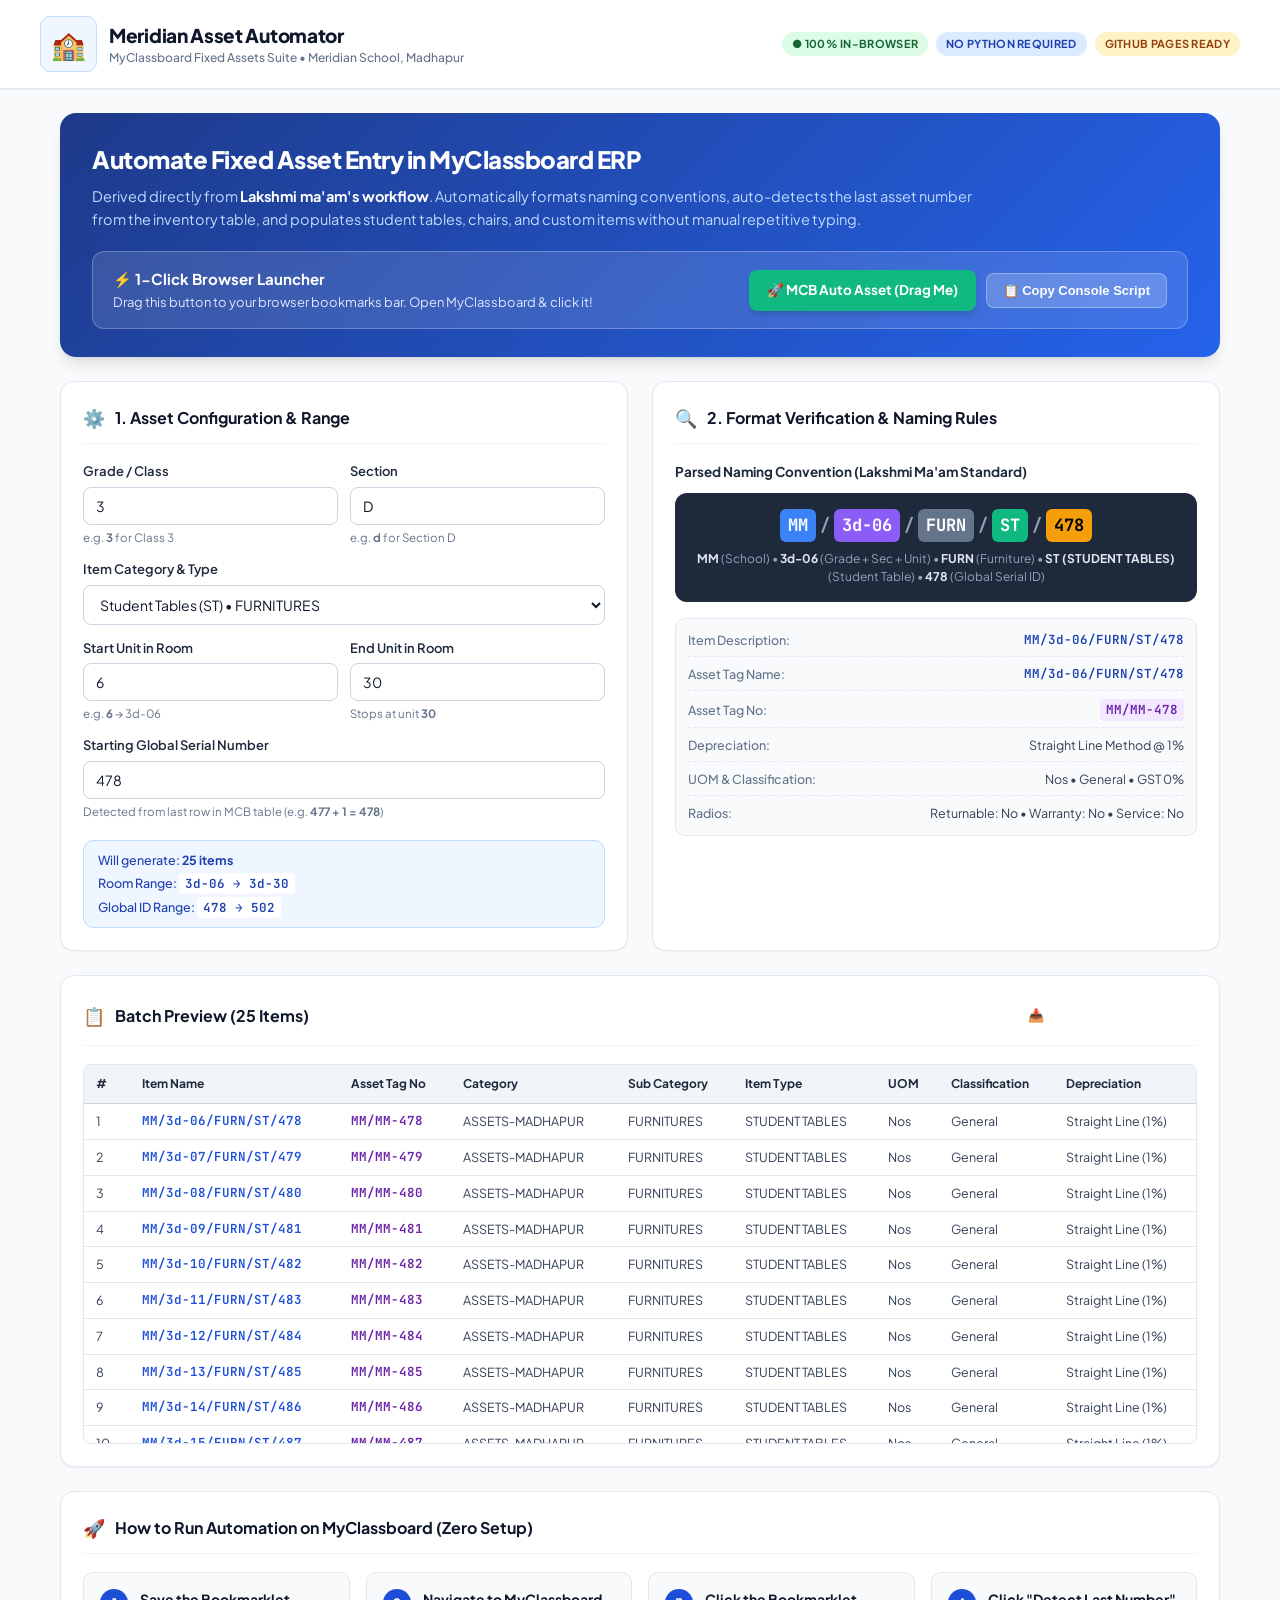
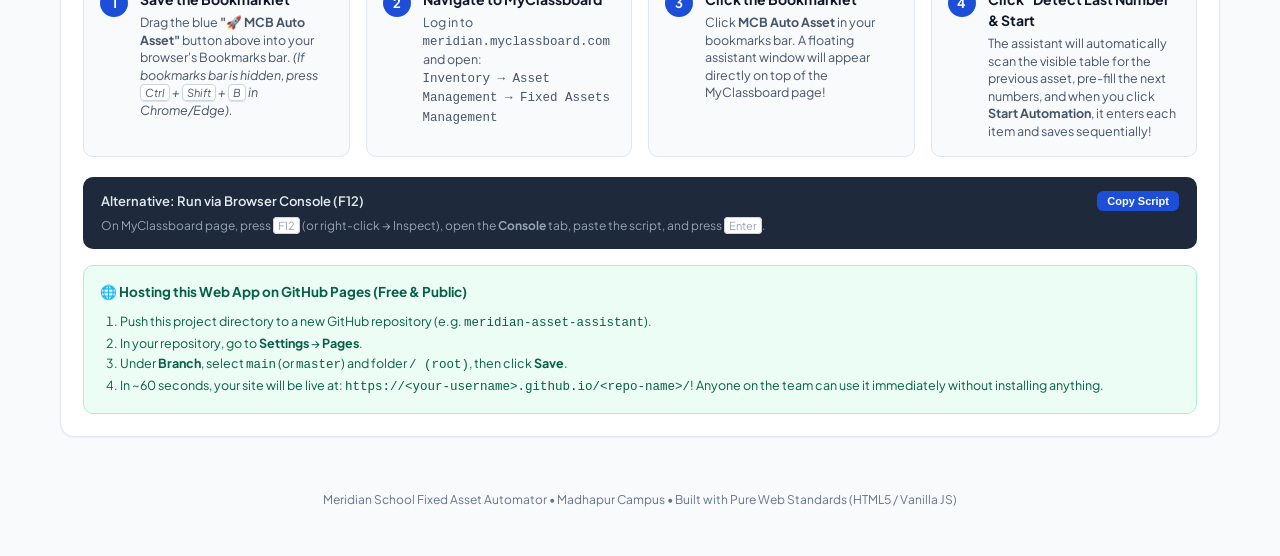
==== index.html @ ba8b3660 "Initial commit: Meridian School MyClassboard Fixed Asset Automation Suite" ====
<!DOCTYPE html>
<html lang="en">

<head>
  <meta charset="UTF-8">
  <meta name="viewport" content="width=device-width, initial-scale=1.0">
  <title>Meridian Fixed Asset Automation Suite</title>
  <link rel="stylesheet" href="style.css">
  <link rel="preconnect" href="https://fonts.googleapis.com">
  <link rel="preconnect" href="https://fonts.gstatic.com" crossorigin>
  <link
    href="https://fonts.googleapis.com/css2?family=Plus+Jakarta+Sans:wght@400;500;600;700;800&family=JetBrains+Mono:wght@400;600&display=swap"
    rel="stylesheet">
</head>

<body>

  <!-- Top Announcement Bar -->
  <header class="top-nav">
    <div class="nav-container">
      <div class="logo-area">
        <span class="logo-badge">🏫</span>
        <div class="logo-text">
          <h1>Meridian Asset Automator</h1>
          <p>MyClassboard Fixed Assets Suite &bull; Meridian School, Madhapur</p>
        </div>
      </div>
      <div class="nav-tags">
        <span class="badge badge-success">● 100% In-Browser</span>
        <span class="badge badge-primary">No Python Required</span>
        <span class="badge badge-accent">GitHub Pages Ready</span>
      </div>
    </div>
  </header>

  <main class="main-container">

    <!-- Hero / Workflow intro -->
    <section class="hero-card">
      <div class="hero-content">
        <h2>Automate Fixed Asset Entry in MyClassboard ERP</h2>
        <p>
          Derived directly from <strong>Lakshmi ma'am's workflow</strong>. Automatically formats naming conventions,
          auto-detects the last asset number from the inventory table, and populates student tables, chairs, and custom
          items without manual repetitive typing.
        </p>
      </div>

      <div class="quick-launcher-banner">
        <div class="launcher-info">
          <h3>⚡ 1-Click Browser Launcher</h3>
          <p>Drag this button to your browser bookmarks bar. Open MyClassboard & click it!</p>
        </div>
        <div class="launcher-action">
          <a id="bookmarklet-link" href="#" class="btn-bookmarklet" title="Drag to Bookmarks Bar">
            🚀 MCB Auto Asset (Drag Me)
          </a>
          <button id="copy-script-btn" class="btn-secondary">📋 Copy Console Script</button>
        </div>
      </div>
    </section>

    <!-- Interactive Generator & Config Grid -->
    <div class="grid-2col">

      <!-- Left Column: Generator Form -->
      <section class="card">
        <div class="card-header">
          <span class="card-icon">⚙️</span>
          <h3>1. Asset Configuration & Range</h3>
        </div>

        <form id="asset-form" class="form-body" onsubmit="event.preventDefault();">

          <div class="form-row">
            <div class="form-group col-6">
              <label for="input-grade">Grade / Class</label>
              <input type="text" id="input-grade" value="3" placeholder="e.g. 3, 4, NUR, PP1" required>
              <small class="field-hint">e.g. <strong>3</strong> for Class 3</small>
            </div>
            <div class="form-group col-6">
              <label for="input-section">Section</label>
              <input type="text" id="input-section" value="D" placeholder="e.g. D, C, B, A" required>
              <small class="field-hint">e.g. <strong>d</strong> for Section D</small>
            </div>
          </div>

          <div class="form-group">
            <label for="select-item-type">Item Category & Type</label>
            <select id="select-item-type">
              <option value="ST" data-cat="FURNITURES" data-mcb="STUDENT TABLES" selected>Student Tables (ST) &bull;
                FURNITURES</option>
              <option value="SC" data-cat="FURNITURES" data-mcb="STUDENT CHAIRS">Student Chairs (SC) &bull; FURNITURES
              </option>
              <option value="EC" data-cat="FURNITURES" data-mcb="EXECUTIVE CHAIRS">Executive Chairs (EC) &bull;
                FURNITURES</option>
              <option value="ET" data-cat="FURNITURES" data-mcb="EXECUTIVE TABLES">Executive Tables (ET) &bull;
                FURNITURES</option>
              <option value="VC" data-cat="FURNITURES" data-mcb="VISITOR CHAIRS">Visitor Chairs (VC) &bull; FURNITURES
              </option>
              <option value="BD" data-cat="FURNITURES" data-mcb="BOARDS">Green/White Boards (BD) &bull; FURNITURES
              </option>
              <option value="TT" data-cat="FURNITURES" data-mcb="TEACHER TABLES">Teacher Tables (TT) &bull; FURNITURES
              </option>
              <option value="CP" data-cat="FURNITURES" data-mcb="CUPBOARDS">Cupboard / Storage (CP) &bull; FURNITURES
              </option>
              <option value="CUSTOM" data-cat="FURNITURES" data-mcb="CUSTOM">Custom Item Type...</option>
            </select>
          </div>

          <!-- Custom Type Fields (conditional) -->
          <div id="custom-type-container" class="form-row" style="display:none;">
            <div class="form-group col-6">
              <label for="custom-type-code">Custom Code</label>
              <input type="text" id="custom-type-code" placeholder="e.g. PB (Pin Board)">
            </div>
            <div class="form-group col-6">
              <label for="custom-type-mcb">MCB Dropdown Name</label>
              <input type="text" id="custom-type-mcb" placeholder="e.g. PIN BOARDS">
            </div>
          </div>

          <div class="form-row">
            <div class="form-group col-6">
              <label for="input-start-unit">Start Unit in Room</label>
              <input type="number" id="input-start-unit" value="6" min="1" required>
              <small class="field-hint">e.g. <strong>6</strong> &rarr; 3d-06</small>
            </div>
            <div class="form-group col-6">
              <label for="input-end-unit">End Unit in Room</label>
              <input type="number" id="input-end-unit" value="30" min="1" required>
              <small class="field-hint">Stops at unit <strong>30</strong></small>
            </div>
          </div>

          <div class="form-group">
            <label for="input-start-global">Starting Global Serial Number</label>
            <input type="number" id="input-start-global" value="478" min="1" required>
            <small class="field-hint">Detected from last row in MCB table (e.g. <strong>477 + 1 = 478</strong>)</small>
          </div>

          <div class="summary-pill">
            <span>Will generate: <strong id="total-count-badge">25 items</strong></span>
            <span>Room Range: <code id="room-range-badge">3d-06 &rarr; 3d-30</code></span>
            <span>Global ID Range: <code id="global-range-badge">478 &rarr; 502</code></span>
          </div>

        </form>
      </section>

      <!-- Right Column: Live Formula Breakdown & Bookmarklet -->
      <section class="card">
        <div class="card-header">
          <span class="card-icon">🔍</span>
          <h3>2. Format Verification & Naming Rules</h3>
        </div>

        <div class="rules-card">
          <h4>Parsed Naming Convention (Lakshmi Ma'am Standard)</h4>
          <div class="formula-breakdown">
            <div class="formula-box">
              <span class="formula-part part-school">MM</span>
              <span class="formula-sep">/</span>
              <span class="formula-part part-room" id="formula-room">3d-06</span>
              <span class="formula-sep">/</span>
              <span class="formula-part part-cat">FURN</span>
              <span class="formula-sep">/</span>
              <span class="formula-part part-type" id="formula-type">ST</span>
              <span class="formula-sep">/</span>
              <span class="formula-part part-id" id="formula-id">478</span>
            </div>
            <p class="formula-caption">
              <strong>MM</strong> (School) &bull;
              <strong id="caption-room">3d-06</strong> (Grade + Sec + Unit) &bull;
              <strong>FURN</strong> (Furniture) &bull;
              <strong id="caption-type">ST</strong> (Student Table) &bull;
              <strong id="caption-id">478</strong> (Global Serial ID)
            </p>
          </div>

          <div class="meta-preview-grid">
            <div class="meta-item">
              <span class="meta-label">Item Description:</span>
              <code id="meta-desc">MM/3d-06/FURN/ST/478</code>
            </div>
            <div class="meta-item">
              <span class="meta-label">Asset Tag Name:</span>
              <code id="meta-tag-name">MM/3d-06/FURN/ST/478</code>
            </div>
            <div class="meta-item">
              <span class="meta-label">Asset Tag No:</span>
              <code id="meta-tag-no" class="tag-highlight">MM/MM-478</code>
            </div>
            <div class="meta-item">
              <span class="meta-label">Depreciation:</span>
              <span>Straight Line Method @ 1%</span>
            </div>
            <div class="meta-item">
              <span class="meta-label">UOM & Classification:</span>
              <span>Nos &bull; General &bull; GST 0%</span>
            </div>
            <div class="meta-item">
              <span class="meta-label">Radios:</span>
              <span>Returnable: No &bull; Warranty: No &bull; Service: No</span>
            </div>
          </div>
        </div>


      </section>

    </div>

    <!-- Live Preview Table & Export -->
    <section class="card table-card">
      <div class="card-header space-between">
        <div class="header-left">
          <span class="card-icon">📋</span>
          <h3>Batch Preview (<span id="table-row-count">25</span> Items)</h3>
        </div>
        <div class="header-actions">
          <button id="export-csv-btn" class="btn-secondary">📥 Export to CSV / Excel</button>
        </div>
      </div>

      <div class="table-responsive">
        <table id="preview-table">
          <thead>
            <tr>
              <th>#</th>
              <th>Item Name</th>
              <th>Asset Tag No</th>
              <th>Category</th>
              <th>Sub Category</th>
              <th>Item Type</th>
              <th>UOM</th>
              <th>Classification</th>
              <th>Depreciation</th>
            </tr>
          </thead>
          <tbody id="preview-table-body">
            <!-- Dynamically populated -->
          </tbody>
        </table>
      </div>
    </section>

    <!-- Step-by-Step Instructions & Options -->
    <section class="card instructions-card">
      <div class="card-header">
        <span class="card-icon">🚀</span>
        <h3>How to Run Automation on MyClassboard (Zero Setup)</h3>
      </div>

      <div class="instruction-steps">

        <div class="step-box">
          <div class="step-num">1</div>
          <div class="step-details">
            <h4>Save the Bookmarklet</h4>
            <p>
              Drag the blue <strong>"🚀 MCB Auto Asset"</strong> button above into your browser's Bookmarks bar.
              <em>(If bookmarks bar is hidden, press <kbd>Ctrl</kbd> + <kbd>Shift</kbd> + <kbd>B</kbd> in
                Chrome/Edge).</em>
            </p>
          </div>
        </div>

        <div class="step-box">
          <div class="step-num">2</div>
          <div class="step-details">
            <h4>Navigate to MyClassboard</h4>
            <p>
              Log in to <code>meridian.myclassboard.com</code> and open:
              <br>
              <code>Inventory &rarr; Asset Management &rarr; Fixed Assets Management</code>
            </p>
          </div>
        </div>

        <div class="step-box">
          <div class="step-num">3</div>
          <div class="step-details">
            <h4>Click the Bookmarklet</h4>
            <p>
              Click <strong>MCB Auto Asset</strong> in your bookmarks bar. A floating assistant window will appear
              directly on top of the MyClassboard page!
            </p>
          </div>
        </div>

        <div class="step-box">
          <div class="step-num">4</div>
          <div class="step-details">
            <h4>Click "Detect Last Number" & Start</h4>
            <p>
              The assistant will automatically scan the visible table for the previous asset, pre-fill the next numbers,
              and when you click <strong>Start Automation</strong>, it enters each item and saves sequentially!
            </p>
          </div>
        </div>

      </div>

      <!-- Alternative DevTools Console Method -->
      <div class="console-box">
        <div class="console-header">
          <span>Alternative: Run via Browser Console (F12)</span>
          <button id="copy-script-btn-2" class="btn-xs">Copy Script</button>
        </div>
        <p class="console-desc">
          On MyClassboard page, press <kbd>F12</kbd> (or right-click &rarr; Inspect), open the <strong>Console</strong>
          tab, paste the script, and press <kbd>Enter</kbd>.
        </p>
      </div>

      <!-- GitHub Pages Hosting Instructions -->
      <div class="github-guide">
        <h4>🌐 Hosting this Web App on GitHub Pages (Free & Public)</h4>
        <ol>
          <li>Push this project directory to a new GitHub repository (e.g. <code>meridian-asset-assistant</code>).</li>
          <li>In your repository, go to <strong>Settings</strong> &rarr; <strong>Pages</strong>.</li>
          <li>Under <strong>Branch</strong>, select <code>main</code> (or <code>master</code>) and folder
            <code>/ (root)</code>, then click <strong>Save</strong>.</li>
          <li>In ~60 seconds, your site will be live at:
            <code>https://&lt;your-username&gt;.github.io/&lt;repo-name&gt;/</code>! Anyone on the team can use it
            immediately without installing anything.</li>
        </ol>
      </div>

    </section>

  </main>

  <footer class="footer">
    <p>Meridian School Fixed Asset Automator &bull; Madhapur Campus &bull; Built with Pure Web Standards (HTML5 /
      Vanilla JS)</p>
  </footer>

  <script src="app.js"></script>
</body>

</html>
---- style.css ----
:root {
  --primary: #1d4ed8;
  --primary-hover: #1e40af;
  --primary-light: #eff6ff;
  --primary-border: #bfdbfe;
  --accent: #059669;
  --accent-light: #ecfdf5;
  --accent-border: #a7f3d0;
  --dark: #0f172a;
  --gray-900: #1e293b;
  --gray-700: #334155;
  --gray-600: #475569;
  --gray-500: #64748b;
  --gray-300: #cbd5e1;
  --gray-200: #e2e8f0;
  --gray-100: #f1f5f9;
  --gray-50: #f8fafc;
  --white: #ffffff;
  --tag-bg: #f3e8ff;
  --tag-color: #6b21a8;
  --shadow-sm: 0 1px 2px 0 rgb(0 0 0 / 0.05);
  --shadow-md: 0 4px 6px -1px rgb(0 0 0 / 0.1), 0 2px 4px -2px rgb(0 0 0 / 0.1);
  --shadow-lg: 0 10px 15px -3px rgb(0 0 0 / 0.1), 0 4px 6px -4px rgb(0 0 0 / 0.1);
}

* {
  margin: 0;
  padding: 0;
  box-sizing: border-box;
}

body {
  font-family: 'Plus Jakarta Sans', -apple-system, BlinkMacSystemFont, sans-serif;
  background-color: #f8fafc;
  color: var(--gray-700);
  line-height: 1.5;
  padding-bottom: 50px;
}

/* Header */
.top-nav {
  background: var(--white);
  border-bottom: 1px solid var(--gray-200);
  padding: 16px 24px;
  position: sticky;
  top: 0;
  z-index: 50;
  box-shadow: var(--shadow-sm);
}

.nav-container {
  max-width: 1200px;
  margin: 0 auto;
  display: flex;
  justify-content: space-between;
  align-items: center;
  flex-wrap: wrap;
  gap: 12px;
}

.logo-area {
  display: flex;
  align-items: center;
  gap: 12px;
}

.logo-badge {
  font-size: 28px;
  background: var(--primary-light);
  padding: 6px 10px;
  border-radius: 10px;
  border: 1px solid var(--primary-border);
}

.logo-text h1 {
  font-size: 19px;
  font-weight: 800;
  color: var(--dark);
  letter-spacing: -0.3px;
}

.logo-text p {
  font-size: 12px;
  color: var(--gray-500);
  font-weight: 500;
}

.nav-tags {
  display: flex;
  gap: 8px;
  flex-wrap: wrap;
}

.badge {
  font-size: 11px;
  font-weight: 700;
  padding: 4px 10px;
  border-radius: 20px;
  letter-spacing: 0.3px;
  text-transform: uppercase;
}

.badge-success { background: #dcfce7; color: #166534; }
.badge-primary { background: #dbeafe; color: #1e40af; }
.badge-accent { background: #fef3c7; color: #92400e; }

/* Main Container */
.main-container {
  max-width: 1200px;
  margin: 24px auto;
  padding: 0 20px;
}

/* Hero Section */
.hero-card {
  background: linear-gradient(135deg, #1e3a8a 0%, #2563eb 100%);
  color: var(--white);
  border-radius: 16px;
  padding: 28px 32px;
  margin-bottom: 24px;
  box-shadow: var(--shadow-lg);
  display: flex;
  flex-direction: column;
  gap: 20px;
}

.hero-content h2 {
  font-size: 24px;
  font-weight: 800;
  letter-spacing: -0.5px;
  margin-bottom: 8px;
}

.hero-content p {
  color: #bfdbfe;
  font-size: 14.5px;
  max-width: 900px;
  line-height: 1.6;
}

.hero-content strong {
  color: #ffffff;
}

.quick-launcher-banner {
  background: rgba(255, 255, 255, 0.12);
  backdrop-filter: blur(8px);
  border: 1px solid rgba(255, 255, 255, 0.25);
  border-radius: 12px;
  padding: 16px 20px;
  display: flex;
  justify-content: space-between;
  align-items: center;
  flex-wrap: wrap;
  gap: 16px;
}

.launcher-info h3 {
  font-size: 15px;
  font-weight: 700;
  margin-bottom: 2px;
}

.launcher-info p {
  font-size: 13px;
  color: #e0e7ff;
}

.launcher-action {
  display: flex;
  gap: 10px;
  align-items: center;
  flex-wrap: wrap;
}

.btn-bookmarklet {
  background: #10b981;
  color: #ffffff;
  font-weight: 700;
  text-decoration: none;
  padding: 10px 18px;
  border-radius: 8px;
  font-size: 13.5px;
  box-shadow: 0 4px 6px -1px rgba(0, 0, 0, 0.15);
  transition: all 0.2s;
  cursor: grab;
  display: inline-flex;
  align-items: center;
  gap: 6px;
}

.btn-bookmarklet:hover {
  background: #059669;
  transform: translateY(-1px);
}

.btn-secondary {
  background: rgba(255, 255, 255, 0.2);
  color: #ffffff;
  border: 1px solid rgba(255, 255, 255, 0.3);
  font-weight: 600;
  padding: 9px 16px;
  border-radius: 8px;
  font-size: 13px;
  cursor: pointer;
  transition: background 0.2s;
}

.btn-secondary:hover {
  background: rgba(255, 255, 255, 0.3);
}

/* Cards & Grid */
.grid-2col {
  display: grid;
  grid-template-columns: 1fr 1fr;
  gap: 24px;
  margin-bottom: 24px;
}

@media (max-width: 880px) {
  .grid-2col {
    grid-template-columns: 1fr;
  }
}

.card {
  background: var(--white);
  border: 1px solid var(--gray-200);
  border-radius: 14px;
  box-shadow: var(--shadow-sm);
  padding: 22px;
}

.card-header {
  display: flex;
  align-items: center;
  gap: 10px;
  margin-bottom: 18px;
  border-bottom: 1px solid var(--gray-100);
  padding-bottom: 12px;
}

.card-header.space-between {
  justify-content: space-between;
}

.header-left {
  display: flex;
  align-items: center;
  gap: 10px;
}

.card-icon {
  font-size: 18px;
}

.card-header h3 {
  font-size: 16px;
  font-weight: 700;
  color: var(--dark);
}

/* Form controls */
.form-body {
  display: flex;
  flex-direction: column;
  gap: 14px;
}

.form-row {
  display: flex;
  gap: 12px;
}

.col-6 { flex: 1; }

.form-group label {
  display: block;
  font-weight: 600;
  font-size: 13px;
  color: var(--gray-900);
  margin-bottom: 5px;
}

.form-group input,
.form-group select {
  width: 100%;
  padding: 9px 12px;
  border: 1px solid var(--gray-300);
  border-radius: 8px;
  font-size: 14px;
  font-family: inherit;
  color: var(--dark);
  background-color: var(--white);
  transition: border-color 0.2s, box-shadow 0.2s;
}

.form-group input:focus,
.form-group select:focus {
  border-color: var(--primary);
  outline: none;
  box-shadow: 0 0 0 3px rgba(37, 99, 235, 0.15);
}

.field-hint {
  display: block;
  font-size: 11.5px;
  color: var(--gray-500);
  margin-top: 4px;
}

.summary-pill {
  background: var(--primary-light);
  border: 1px solid var(--primary-border);
  color: var(--primary-hover);
  border-radius: 10px;
  padding: 10px 14px;
  display: flex;
  flex-direction: column;
  gap: 4px;
  font-size: 12.5px;
  font-weight: 500;
  margin-top: 6px;
}

.summary-pill code {
  background: #ffffff;
  padding: 2px 6px;
  border-radius: 4px;
  font-family: 'JetBrains Mono', monospace;
  font-weight: 600;
}

/* Formula & Rules */
.rules-card h4 {
  font-size: 13.5px;
  font-weight: 700;
  color: var(--gray-900);
  margin-bottom: 10px;
}

.formula-breakdown {
  background: var(--gray-900);
  color: #f8fafc;
  border-radius: 12px;
  padding: 16px;
  margin-bottom: 16px;
}

.formula-box {
  display: flex;
  align-items: center;
  justify-content: center;
  flex-wrap: wrap;
  gap: 4px;
  font-family: 'JetBrains Mono', monospace;
  font-size: 17px;
  font-weight: 700;
  margin-bottom: 8px;
}

.formula-part {
  padding: 4px 8px;
  border-radius: 6px;
}

.part-school { background: #3b82f6; color: #fff; }
.part-room { background: #8b5cf6; color: #fff; }
.part-cat { background: #64748b; color: #fff; }
.part-type { background: #10b981; color: #fff; }
.part-id { background: #f59e0b; color: #000; }
.formula-sep { color: #94a3b8; }

.formula-caption {
  font-size: 12px;
  color: #94a3b8;
  text-align: center;
}

.formula-caption strong {
  color: #e2e8f0;
}

.meta-preview-grid {
  display: grid;
  grid-template-columns: 1fr;
  gap: 8px;
  background: var(--gray-50);
  border: 1px solid var(--gray-200);
  border-radius: 10px;
  padding: 12px;
  margin-bottom: 16px;
  font-size: 12.5px;
}

.meta-item {
  display: flex;
  justify-content: space-between;
  align-items: center;
  gap: 10px;
  padding-bottom: 6px;
  border-bottom: 1px dashed var(--gray-200);
}

.meta-item:last-child {
  border-bottom: none;
  padding-bottom: 0;
}

.meta-label {
  color: var(--gray-500);
  font-weight: 500;
}

.meta-item code {
  font-family: 'JetBrains Mono', monospace;
  font-weight: 600;
  color: var(--primary-hover);
}

.tag-highlight {
  background: var(--tag-bg);
  color: var(--tag-color) !important;
  padding: 2px 6px;
  border-radius: 4px;
}

.video-reference-alert {
  background: #fefce8;
  border: 1px solid #fef08a;
  border-radius: 10px;
  padding: 12px;
  display: flex;
  gap: 10px;
  font-size: 12px;
  line-height: 1.5;
  color: #713f12;
}

.alert-icon {
  font-size: 18px;
}

/* Table Card */
.table-card {
  margin-bottom: 24px;
}

.table-responsive {
  max-height: 380px;
  overflow-y: auto;
  border: 1px solid var(--gray-200);
  border-radius: 8px;
}

table {
  width: 100%;
  border-collapse: collapse;
  font-size: 12.5px;
  text-align: left;
}

thead th {
  background: var(--gray-100);
  color: var(--gray-900);
  font-weight: 700;
  padding: 10px 12px;
  position: sticky;
  top: 0;
  border-bottom: 1px solid var(--gray-300);
  font-size: 12px;
}

tbody td {
  padding: 8px 12px;
  border-bottom: 1px solid var(--gray-200);
  color: var(--gray-700);
}

tbody tr:hover {
  background: #f8fafc;
}

tbody tr td:nth-child(2) {
  font-family: 'JetBrains Mono', monospace;
  font-weight: 600;
  color: var(--primary);
}

tbody tr td:nth-child(3) {
  font-family: 'JetBrains Mono', monospace;
  font-weight: 600;
  color: var(--tag-color);
}

/* Instructions */
.instruction-steps {
  display: grid;
  grid-template-columns: repeat(auto-fit, minmax(240px, 1fr));
  gap: 16px;
  margin-bottom: 20px;
}

.step-box {
  background: var(--gray-50);
  border: 1px solid var(--gray-200);
  border-radius: 10px;
  padding: 16px;
  display: flex;
  gap: 12px;
}

.step-num {
  background: var(--primary);
  color: var(--white);
  width: 28px;
  height: 28px;
  border-radius: 50%;
  display: flex;
  align-items: center;
  justify-content: center;
  font-weight: 700;
  font-size: 13px;
  flex-shrink: 0;
}

.step-details h4 {
  font-size: 14px;
  font-weight: 700;
  color: var(--dark);
  margin-bottom: 4px;
}

.step-details p {
  font-size: 12.5px;
  color: var(--gray-600);
  line-height: 1.4;
}

kbd {
  background: #ffffff;
  border: 1px solid var(--gray-300);
  box-shadow: 0 1px 1px rgba(0,0,0,0.1);
  padding: 1px 4px;
  border-radius: 4px;
  font-size: 11px;
  font-family: inherit;
}

.console-box {
  background: var(--gray-900);
  color: #e2e8f0;
  border-radius: 10px;
  padding: 14px 18px;
  margin-bottom: 16px;
}

.console-header {
  display: flex;
  justify-content: space-between;
  align-items: center;
  font-size: 13px;
  font-weight: 600;
  margin-bottom: 6px;
}

.btn-xs {
  background: var(--primary);
  color: #fff;
  border: none;
  padding: 4px 10px;
  border-radius: 6px;
  font-size: 11px;
  font-weight: 600;
  cursor: pointer;
}

.btn-xs:hover {
  background: var(--primary-hover);
}

.console-desc {
  font-size: 12px;
  color: #94a3b8;
}

.github-guide {
  background: var(--accent-light);
  border: 1px solid var(--accent-border);
  border-radius: 10px;
  padding: 16px;
  color: #065f46;
}

.github-guide h4 {
  font-size: 13.5px;
  font-weight: 700;
  margin-bottom: 8px;
}

.github-guide ol {
  padding-left: 20px;
  font-size: 12.5px;
  line-height: 1.6;
}

/* Footer */
.footer {
  text-align: center;
  padding-top: 30px;
  font-size: 12px;
  color: var(--gray-500);
}
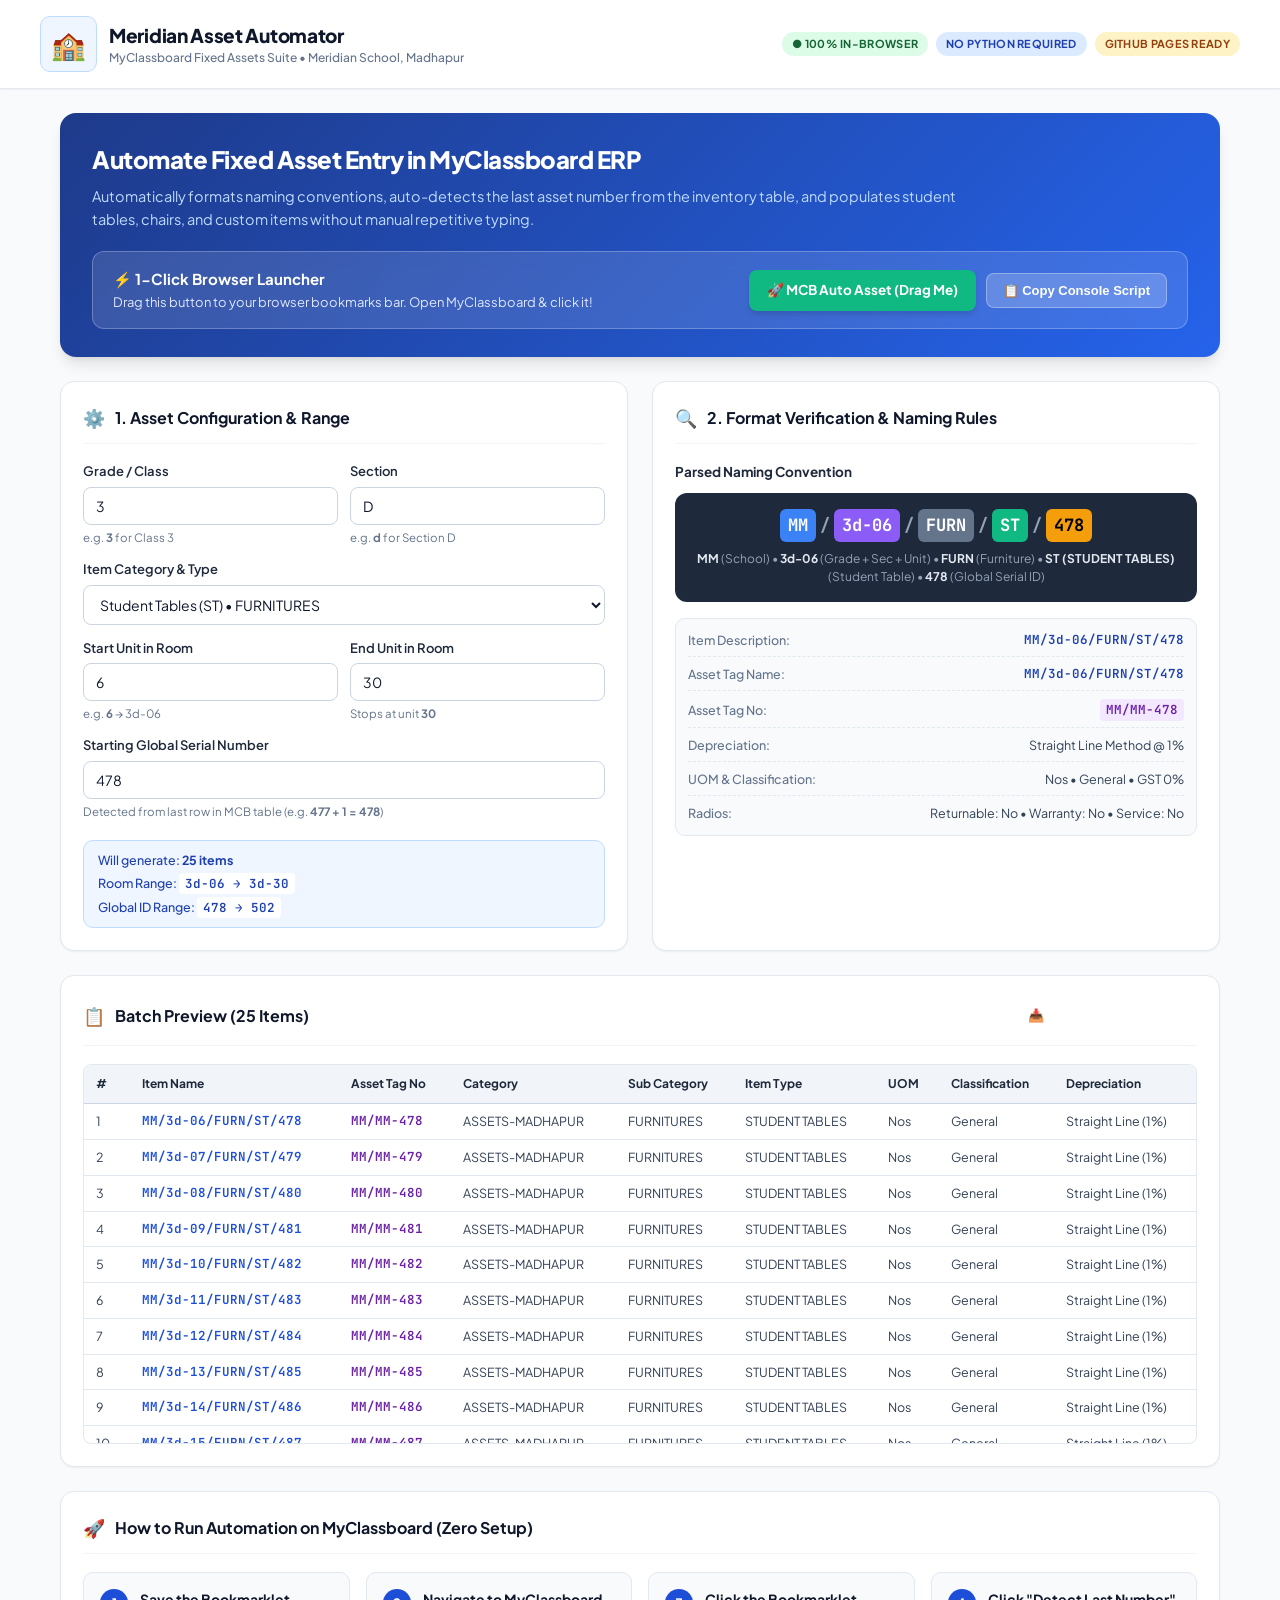
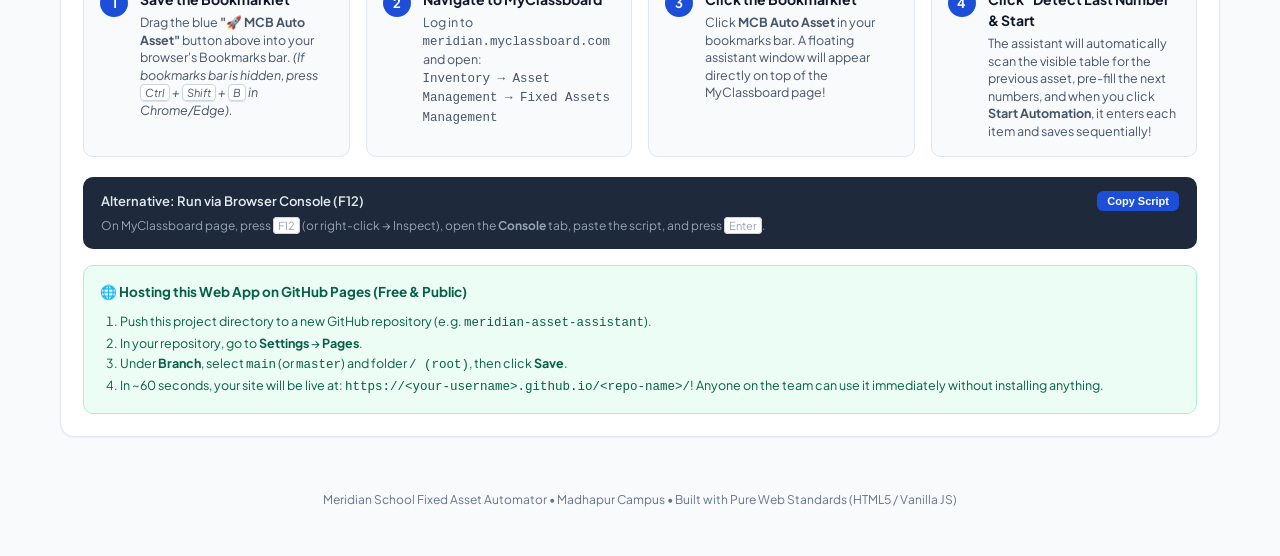
==== commit bd8c64e9: "Enhance runner with DataTables API scan, AJAX waits, and dry-run single item test" ====
--- a/index.html
+++ b/index.html
@@ -40,7 +40,7 @@
       <div class="hero-content">
         <h2>Automate Fixed Asset Entry in MyClassboard ERP</h2>
         <p>
-          Derived directly from <strong>Lakshmi ma'am's workflow</strong>. Automatically formats naming conventions,
+          Automatically formats naming conventions,
           auto-detects the last asset number from the inventory table, and populates student tables, chairs, and custom
           items without manual repetitive typing.
         </p>
@@ -156,7 +156,7 @@
         </div>
 
         <div class="rules-card">
-          <h4>Parsed Naming Convention (Lakshmi Ma'am Standard)</h4>
+          <h4>Parsed Naming Convention</h4>
           <div class="formula-breakdown">
             <div class="formula-box">
               <span class="formula-part part-school">MM</span>
@@ -321,10 +321,12 @@
           <li>Push this project directory to a new GitHub repository (e.g. <code>meridian-asset-assistant</code>).</li>
           <li>In your repository, go to <strong>Settings</strong> &rarr; <strong>Pages</strong>.</li>
           <li>Under <strong>Branch</strong>, select <code>main</code> (or <code>master</code>) and folder
-            <code>/ (root)</code>, then click <strong>Save</strong>.</li>
+            <code>/ (root)</code>, then click <strong>Save</strong>.
+          </li>
           <li>In ~60 seconds, your site will be live at:
             <code>https://&lt;your-username&gt;.github.io/&lt;repo-name&gt;/</code>! Anyone on the team can use it
-            immediately without installing anything.</li>
+            immediately without installing anything.
+          </li>
         </ol>
       </div>
 
--- a/style.css
+++ b/style.css
@@ -612,3 +612,4 @@
   font-size: 12px;
   color: var(--gray-500);
 }
+
